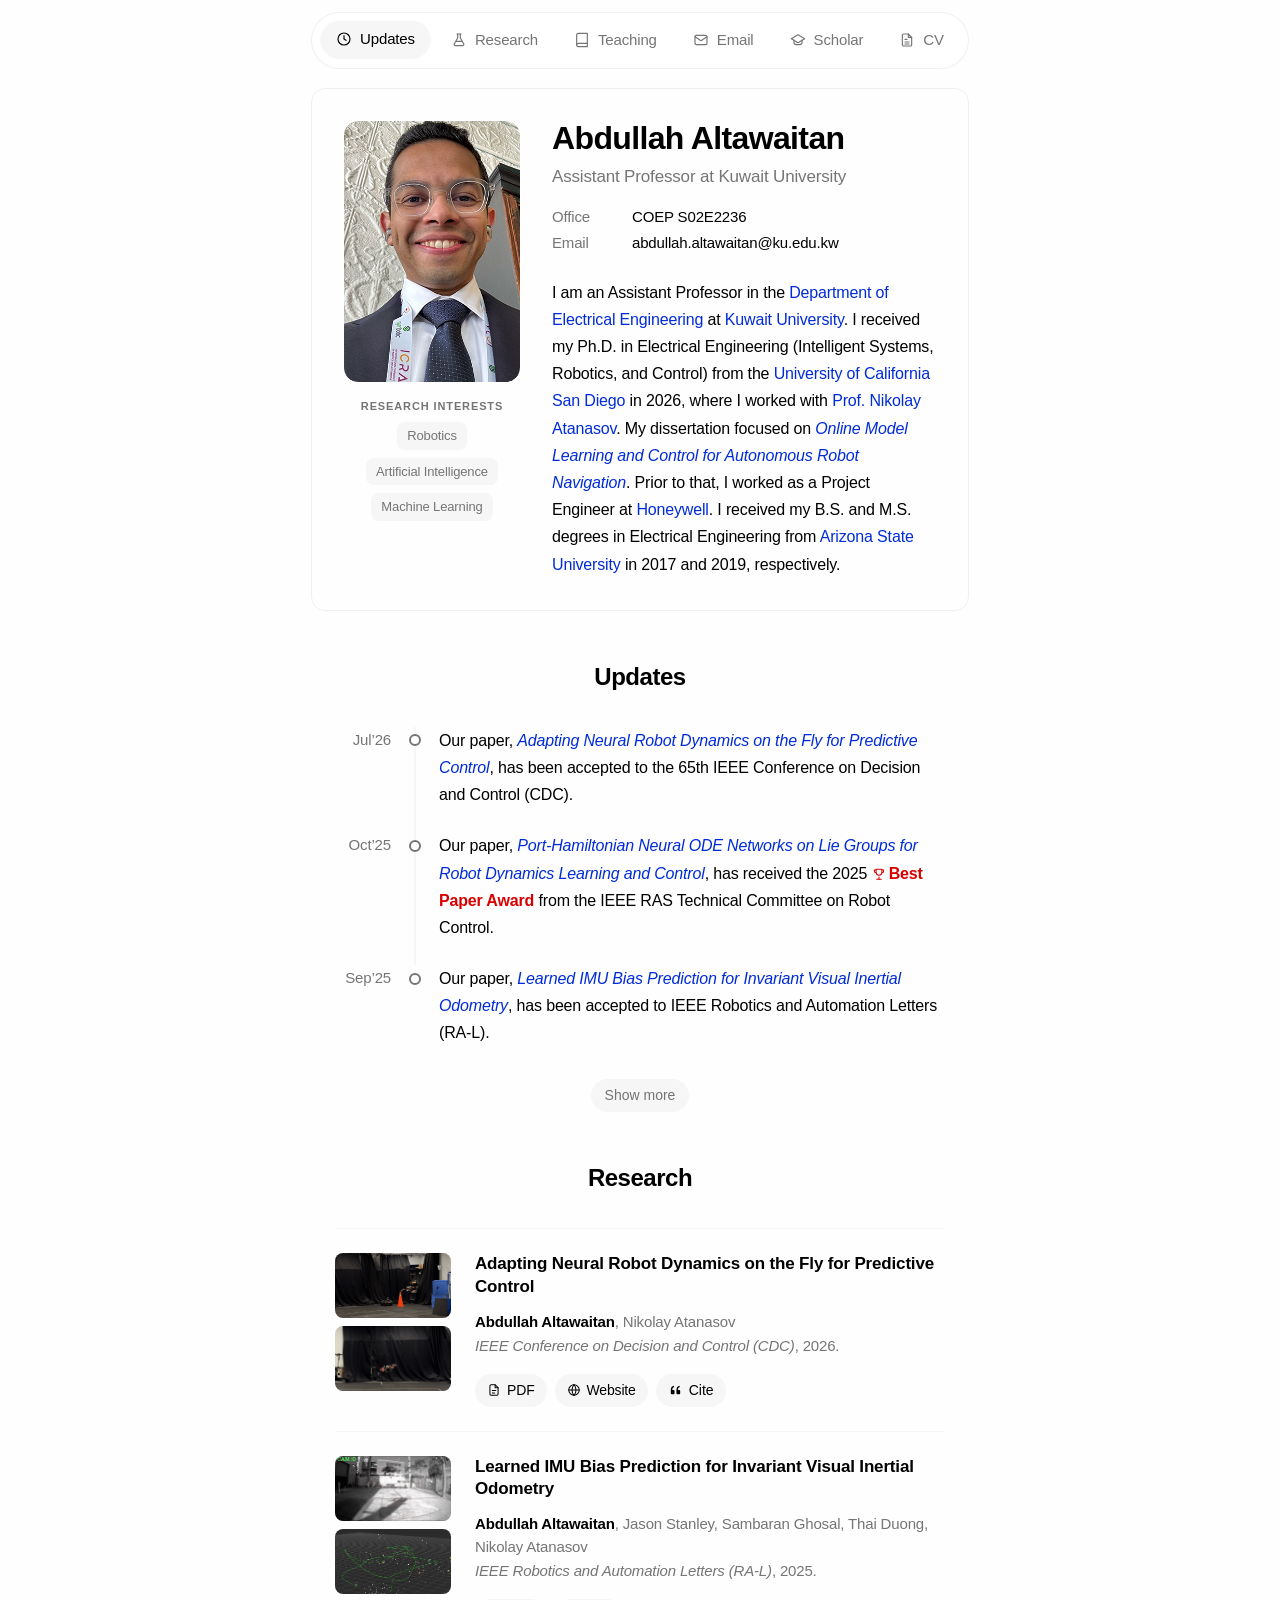
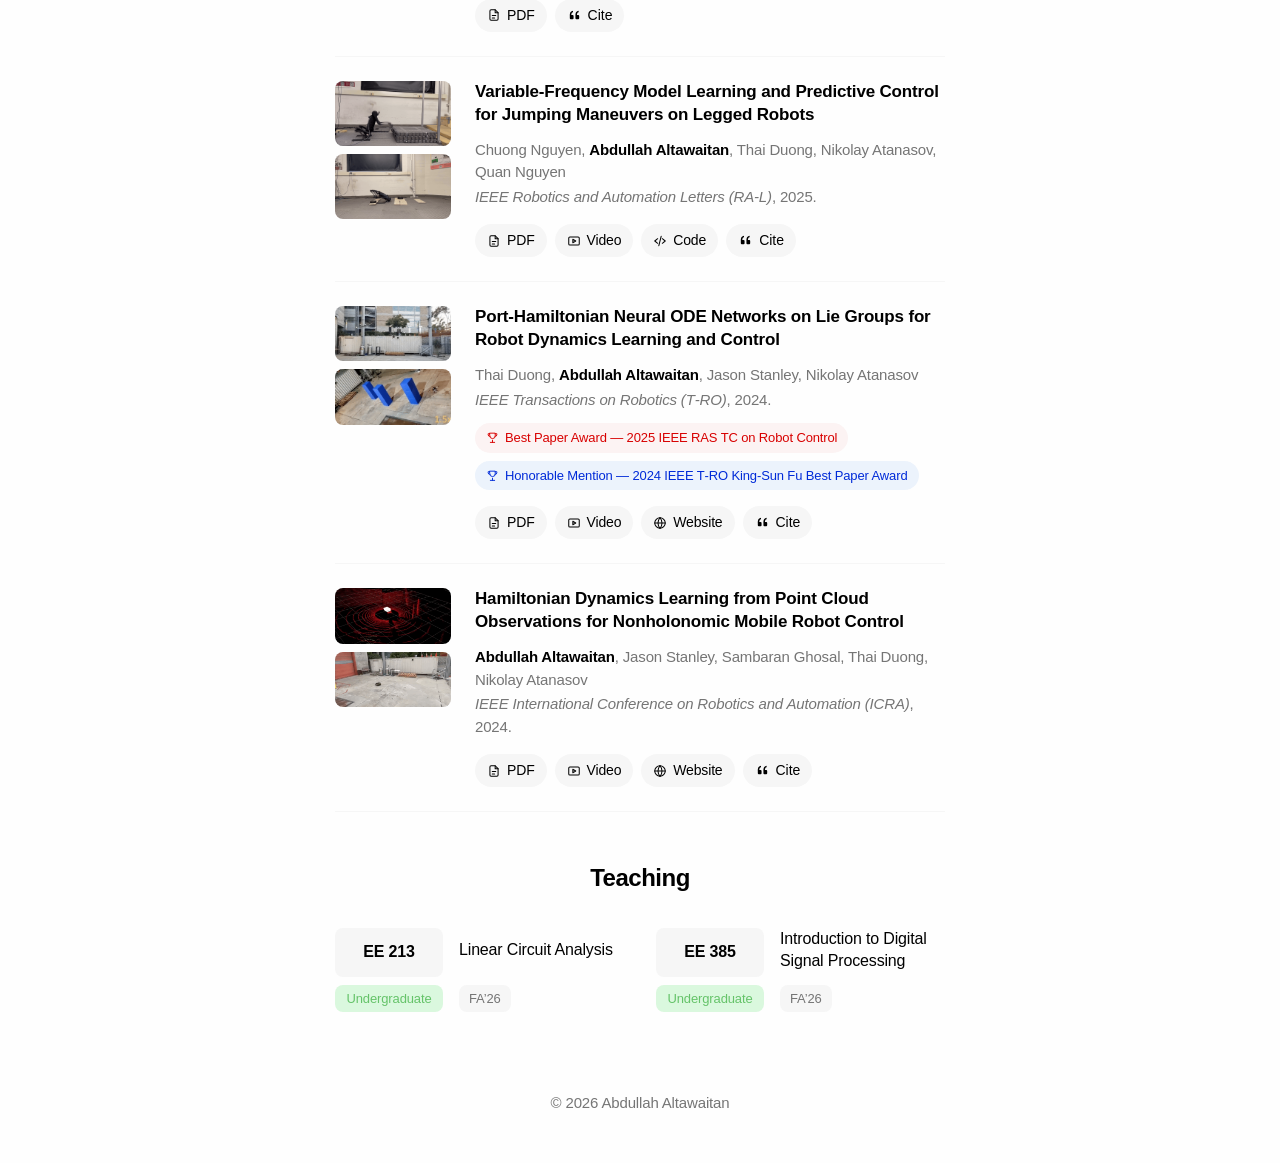
==== index.html @ 7c012ea8 "First commit" ====
<!DOCTYPE html>
<html lang="en">
<head>
  <meta charset="UTF-8" />
  <meta name="viewport" content="width=device-width, initial-scale=1.0" />
  <meta name="description" content="Personal academic website." />
  <title>Abdullah Altawaitan</title>
  <link rel="stylesheet" href="css/styles.css" />
</head>
<body>
  <a class="skip-link" href="#main">Skip to content</a>

  <header class="topbar" id="topbar" data-scrolled="false">
    <nav class="topbar__inner" aria-label="Primary">
      <ul class="nav-menu" id="navMenu">
        <li>
          <a class="nav-link" href="#updates">
            <svg class="nav-link__icon" viewBox="0 0 24 24" width="16" height="16" fill="none" stroke="currentColor" stroke-width="1.75" stroke-linecap="round" stroke-linejoin="round" aria-hidden="true" focusable="false">
              <circle cx="12" cy="12" r="9" />
              <path d="M12 7v5l3 2" />
            </svg>
            <span>Updates</span>
          </a>
        </li>
        <li>
          <a class="nav-link" href="#research">
            <svg class="nav-link__icon" viewBox="0 0 24 24" width="16" height="16" fill="none" stroke="currentColor" stroke-width="1.75" stroke-linecap="round" stroke-linejoin="round" aria-hidden="true" focusable="false">
              <path d="M9 3h6" />
              <path d="M10 3v6L5.2 17.2A2 2 0 0 0 6.9 20.5h10.2a2 2 0 0 0 1.7-3.3L14 9V3" />
              <path d="M7.5 14h9" />
            </svg>
            <span>Research</span>
          </a>
        </li>
        <li>
          <a class="nav-link" href="#teaching">
            <svg class="nav-link__icon" viewBox="0 0 24 24" width="16" height="16" fill="none" stroke="currentColor" stroke-width="1.75" stroke-linecap="round" stroke-linejoin="round" aria-hidden="true" focusable="false">
              <path d="M4 19.5A2.5 2.5 0 0 1 6.5 17H20" />
              <path d="M6.5 2H20v20H6.5A2.5 2.5 0 0 1 4 19.5v-15A2.5 2.5 0 0 1 6.5 2z" />
            </svg>
            <span>Teaching</span>
          </a>
        </li>
        <li>
          <a class="nav-link" href="mailto:abdullah.altawaitan@ku.edu.kw">
            <svg class="nav-link__icon" viewBox="0 0 24 24" width="16" height="16" fill="none" stroke="currentColor" stroke-width="1.75" stroke-linecap="round" stroke-linejoin="round" aria-hidden="true" focusable="false">
              <rect x="3" y="5" width="18" height="14" rx="2" />
              <path d="m3 7 9 6 9-6" />
            </svg>
            <span>Email</span>
          </a>
        </li>
        <li>
          <a class="nav-link" href="https://scholar.google.com/citations?user=aXOeE9gAAAAJ&hl=en&oi=ao" target="_blank" rel="noopener noreferrer">
            <svg class="nav-link__icon" viewBox="0 0 24 24" width="16" height="16" fill="none" stroke="currentColor" stroke-width="1.75" stroke-linecap="round" stroke-linejoin="round" aria-hidden="true" focusable="false">
              <path d="M22 10 12 4 2 10l10 6 10-6Z" />
              <path d="M6 12v4c0 1.7 2.7 3 6 3s6-1.3 6-3v-4" />
            </svg>
            <span>Scholar</span>
          </a>
        </li>
        <li>
          <a class="nav-link" href="assets/cv.pdf" target="_blank" rel="noopener noreferrer">
            <svg class="nav-link__icon" viewBox="0 0 24 24" width="16" height="16" fill="none" stroke="currentColor" stroke-width="1.75" stroke-linecap="round" stroke-linejoin="round" aria-hidden="true" focusable="false">
              <path d="M14 3H7a2 2 0 0 0-2 2v14a2 2 0 0 0 2 2h10a2 2 0 0 0 2-2V8Z" />
              <path d="M14 3v5h5" />
              <path d="M9 11h3" />
              <path d="M9 15h6" />
              <path d="M9 18h6" />
            </svg>
            <span>CV</span>
          </a>
        </li>
      </ul>
    </nav>
  </header>

  <main id="main">
    <div id="top"></div>

    <section id="about" class="hero container" aria-labelledby="hero-name">
      <div class="hero__aside">
        <figure class="hero__photo">
          <img src="assets/profile.png" alt="Abdullah Altawaitan" />
        </figure>

        <div class="hero__interests">
          <h2 class="hero__interests-heading">Research Interests</h2>
          <ul class="hero__interests-list" aria-label="Research interests">
            <li>Robotics</li>
            <li>Artificial Intelligence</li>
            <li>Machine Learning</li>
          </ul>
        </div>
      </div>

      <div class="hero__body">
        <h1 class="hero__name" id="hero-name">Abdullah Altawaitan</h1>
        <p class="hero__title">Assistant Professor at Kuwait University</p>

        <dl class="hero__meta">
          <div class="hero__meta-row">
            <dt>Office</dt>
            <dd>COEP S02E2236</dd>
          </div>
          <div class="hero__meta-row">
            <dt>Email</dt>
            <dd><a href="mailto:abdullah.altawaitan@ku.edu.kw">abdullah.altawaitan@ku.edu.kw</a></dd>
          </div>
        </dl>

        <p class="hero__about">
          I am an Assistant Professor in the
          <a href="https://engineering.ku.edu.kw/ee" target="_blank" rel="noopener noreferrer">Department of Electrical Engineering</a>
          at <a href="https://www.ku.edu.kw/" target="_blank" rel="noopener noreferrer">Kuwait University</a>. I received my Ph.D. in Electrical Engineering (Intelligent Systems, Robotics, and Control) from the <a href="https://ucsd.edu/" target="_blank" rel="noopener noreferrer">University of California San Diego</a> in 2026, where I worked with <a href="https://natanaso.github.io/" target="_blank" rel="noopener noreferrer">Prof. Nikolay Atanasov</a>. My dissertation focused on <a href="https://www.proquest.com/openview/9dbaf9d702cb1a5d992c17258ebbb5ec/1?pq-origsite=gscholar&cbl=18750&diss=y" rel="noopener noreferrer"><cite>Online Model Learning and Control for Autonomous Robot Navigation</cite></a>. Prior to that, I worked as a Project Engineer at <a href="https://www.honeywell.com/" target="_blank" rel="noopener noreferrer">Honeywell</a>. 
          I received my B.S. and M.S. degrees in Electrical Engineering from
          <a href="https://www.asu.edu/" target="_blank" rel="noopener noreferrer">Arizona State University</a>
          in 2017 and 2019, respectively.
        </p>
      </div>
    </section>

    <section id="updates" class="updates container" aria-labelledby="updates-heading">
      <h2 class="section-heading" id="updates-heading">Updates</h2>

      <ol class="timeline" id="updatesTimeline">
        <li class="timeline__item">
          <span class="timeline__date">Jul&rsquo;26</span>
          <div class="timeline__marker" aria-hidden="true"><span class="timeline__dot"></span></div>
          <div class="timeline__body">Our paper, <a href="https://altwaitan.github.io/on_the_fly/" target="_blank" rel="noopener noreferrer"><i>Adapting Neural Robot Dynamics on the Fly for Predictive Control</i></a>, has been accepted to the 65th IEEE Conference on Decision and Control (CDC).</div>
        </li>
        <li class="timeline__item">
          <span class="timeline__date">Oct&rsquo;25</span>
          <div class="timeline__marker" aria-hidden="true"><span class="timeline__dot timeline__dot"></span></div>
          <div class="timeline__body">Our paper, <a href="https://thaipduong.github.io/LieGroupHamDL/" target="_blank" rel="noopener noreferrer"><i>Port&#8209;Hamiltonian Neural ODE Networks on Lie Groups for Robot Dynamics Learning and Control</i></a>, has received the 2025 <span class="award-mention award-mention--best"><svg class="award-mention__icon" viewBox="0 0 24 24" width="14" height="14" fill="none" stroke="currentColor" stroke-width="1.75" stroke-linecap="round" stroke-linejoin="round" aria-hidden="true" focusable="false"><path d="M8 21h8" /><path d="M12 17v4" /><path d="M7 4h10v5a5 5 0 0 1-10 0Z" /><path d="M17 5h3v2a3 3 0 0 1-3 3" /><path d="M7 5H4v2a3 3 0 0 0 3 3" /></svg>Best Paper Award</span> from the IEEE RAS Technical Committee on Robot Control.</div>
        </li>
        <li class="timeline__item">
          <span class="timeline__date">Sep&rsquo;25</span>
          <div class="timeline__marker" aria-hidden="true"><span class="timeline__dot"></span></div>
          <div class="timeline__body">Our paper, <a href="https://arxiv.org/abs/2505.06748" target="_blank" rel="noopener noreferrer"><i>Learned IMU Bias Prediction for Invariant Visual Inertial Odometry</i></a>, has been accepted to IEEE Robotics and Automation Letters (RA&#8209;L).</div>
        </li>
        <li class="timeline__item timeline__item--hidden">
          <span class="timeline__date">May&rsquo;25</span>
          <div class="timeline__marker" aria-hidden="true"><span class="timeline__dot timeline__dot"></span></div>
          <div class="timeline__body">Our paper, <a href="https://thaipduong.github.io/LieGroupHamDL/" target="_blank" rel="noopener noreferrer"><i>Port&#8209;Hamiltonian Neural ODE Networks on Lie Groups for Robot Dynamics Learning and Control</i></a>, has received an <span class="award-mention award-mention--honor"><svg class="award-mention__icon" viewBox="0 0 24 24" width="14" height="14" fill="none" stroke="currentColor" stroke-width="1.75" stroke-linecap="round" stroke-linejoin="round" aria-hidden="true" focusable="false"><path d="M8 21h8" /><path d="M12 17v4" /><path d="M7 4h10v5a5 5 0 0 1-10 0Z" /><path d="M17 5h3v2a3 3 0 0 1-3 3" /><path d="M7 5H4v2a3 3 0 0 0 3 3" /></svg>Honorable Mention</span> for the 2024 IEEE Transactions on Robotics (T&#8209;RO) King&#8209;Sun Fu Best Paper Award.</div>
        </li>
        <li class="timeline__item timeline__item--hidden">
          <span class="timeline__date">Nov&rsquo;24</span>
          <div class="timeline__marker" aria-hidden="true"><span class="timeline__dot"></span></div>
          <div class="timeline__body">Our paper, <a href="https://arxiv.org/abs/2407.14749" target="_blank" rel="noopener noreferrer"><i>Variable&#8209;Frequency Model Learning and Predictive Control for Jumping Maneuvers on Legged Robots</i></a>, has been accepted to IEEE Robotics and Automation Letters (RA&#8209;L).</div>
        </li>
        <li class="timeline__item timeline__item--hidden">
          <span class="timeline__date">Jun&rsquo;24</span>
          <div class="timeline__marker" aria-hidden="true"><span class="timeline__dot"></span></div>
          <div class="timeline__body">Our paper, <a href="https://thaipduong.github.io/LieGroupHamDL/" target="_blank" rel="noopener noreferrer"><i>Port&#8209;Hamiltonian Neural ODE Networks on Lie Groups for Robot Dynamics Learning and Control</i></a>, has been accepted to IEEE Transactions on Robotics (T&#8209;RO).</div>
        </li>
        <li class="timeline__item timeline__item--hidden">
          <span class="timeline__date">Jan&rsquo;24</span>
          <div class="timeline__marker" aria-hidden="true"><span class="timeline__dot"></span></div>
          <div class="timeline__body">Our paper, <a href="https://altwaitan.github.io/DLFO/" target="_blank" rel="noopener noreferrer"><i>Hamiltonian Dynamics Learning from Point Cloud Observations for Nonholonomic Mobile Robot Control</i></a>, has been accepted to the 2024 IEEE International Conference on Robotics and Automation (ICRA).</div>
        </li>
      </ol>

      <div class="updates__toggle-wrap">
        <button type="button" class="updates__toggle" id="updatesToggle" aria-expanded="false" aria-controls="updatesTimeline">Show more</button>
      </div>
    </section>

    <section id="research" class="research container" aria-labelledby="research-heading">
      <h2 class="section-heading" id="research-heading">Research</h2>

      <ol class="paper-list">
        <li class="paper">
          <figure class="paper__media">
            <img src="assets/research/AdaptLemniscate.gif" alt="Adapting Neural Robot Dynamics on the Fly for Predictive Control — lemniscate trajectory" loading="lazy" />
            <img src="assets/research/AdaptFlip.gif" alt="Adapting Neural Robot Dynamics on the Fly for Predictive Control — flip maneuver" loading="lazy" />
          </figure>
          <div class="paper__body">
            <h3 class="paper__title">
              <a href="https://arxiv.org/abs/2604.04039" target="_blank" rel="noopener noreferrer">Adapting Neural Robot Dynamics on the Fly for Predictive Control</a>
            </h3>
            <p class="paper__authors"><strong>Abdullah Altawaitan</strong>, Nikolay Atanasov</p>
            <p class="paper__venue"><cite>IEEE Conference on Decision and Control (CDC)</cite>, 2026.</p>
            <ul class="paper__links" aria-label="Publication links">
              <li>
                <button type="button" class="paper__link paper__cite" aria-haspopup="dialog">
                  <svg class="paper__link-icon" viewBox="0 0 16 16" width="15" height="15" fill="currentColor" aria-hidden="true" focusable="false">
                    <path d="M12 12a1 1 0 0 0 1-1V8.558a1 1 0 0 0-1-1h-1.388q0-.527.062-1.054.093-.558.31-.992.217-.434.559-.683.34-.279.868-.279V3q-.868 0-1.52.372a3.3 3.3 0 0 0-1.085.992 4.9 4.9 0 0 0-.62 1.458A7.7 7.7 0 0 0 9 8.558V11a1 1 0 0 0 1 1zm-6 0a1 1 0 0 0 1-1V8.558a1 1 0 0 0-1-1H4.612q0-.527.062-1.054.094-.558.31-.992.217-.434.559-.683.34-.279.868-.279V3q-.868 0-1.52.372a3.3 3.3 0 0 0-1.085.992 4.9 4.9 0 0 0-.62 1.458A7.7 7.7 0 0 0 3 8.558V11a1 1 0 0 0 1 1z" />
                  </svg>
                  <span>Cite</span>
                </button>
                <template class="paper__bibtex">@inproceedings{altawaitan2026adapting,
  title     = {Adapting Neural Robot Dynamics on the Fly for Predictive Control},
  author    = {Altawaitan, Abdullah and Atanasov, Nikolay},
  journal   = {arXiv preprint arXiv:2604.04039},
  year      = {2026}
}</template>
              </li>
              <li>
                <a class="paper__link" href="https://arxiv.org/pdf/2604.04039" target="_blank" rel="noopener noreferrer">
                  <svg class="paper__link-icon" viewBox="0 0 24 24" width="14" height="14" fill="none" stroke="currentColor" stroke-width="1.75" stroke-linecap="round" stroke-linejoin="round" aria-hidden="true" focusable="false">
                    <path d="M14 3H7a2 2 0 0 0-2 2v14a2 2 0 0 0 2 2h10a2 2 0 0 0 2-2V8Z" />
                    <path d="M14 3v5h5" />
                    <path d="M9 13h6" />
                    <path d="M9 17h4" />
                  </svg>
                  <span>PDF</span>
                </a>
              </li>
              <li>
                <a class="paper__link" href="https://altwaitan.github.io/on_the_fly/" target="_blank" rel="noopener noreferrer">
                  <svg class="paper__link-icon" viewBox="0 0 24 24" width="14" height="14" fill="none" stroke="currentColor" stroke-width="1.75" stroke-linecap="round" stroke-linejoin="round" aria-hidden="true" focusable="false">
                    <circle cx="12" cy="12" r="9" />
                    <path d="M3 12h18" />
                    <path d="M12 3a13.5 13.5 0 0 1 0 18" />
                    <path d="M12 3a13.5 13.5 0 0 0 0 18" />
                  </svg>
                  <span>Website</span>
                </a>
              </li>
            </ul>
          </div>
        </li>

        <li class="paper">
          <figure class="paper__media">
            <img src="assets/research/LearnedBiasCam.gif" alt="Learned IMU Bias Prediction for Invariant Visual Inertial Odometry — CAM" loading="lazy" />
            <img src="assets/research/LearnedBiasRviz.gif" alt="Learned IMU Bias Prediction for Invariant Visual Inertial Odometry — Rviz" loading="lazy" />
          </figure>
          <div class="paper__body">
            <h3 class="paper__title">
              <a href="https://arxiv.org/abs/2505.06748" target="_blank" rel="noopener noreferrer">Learned IMU Bias Prediction for Invariant Visual Inertial Odometry</a>
            </h3>
            <p class="paper__authors"><strong>Abdullah Altawaitan</strong>, Jason Stanley, Sambaran Ghosal, Thai Duong, Nikolay Atanasov</p>
            <p class="paper__venue"><cite>IEEE Robotics and Automation Letters (RA&#8209;L)</cite>, 2025.</p>
            <ul class="paper__links" aria-label="Publication links">
              <li>
                <button type="button" class="paper__link paper__cite" aria-haspopup="dialog">
                  <svg class="paper__link-icon" viewBox="0 0 16 16" width="15" height="15" fill="currentColor" aria-hidden="true" focusable="false">
                    <path d="M12 12a1 1 0 0 0 1-1V8.558a1 1 0 0 0-1-1h-1.388q0-.527.062-1.054.093-.558.31-.992.217-.434.559-.683.34-.279.868-.279V3q-.868 0-1.52.372a3.3 3.3 0 0 0-1.085.992 4.9 4.9 0 0 0-.62 1.458A7.7 7.7 0 0 0 9 8.558V11a1 1 0 0 0 1 1zm-6 0a1 1 0 0 0 1-1V8.558a1 1 0 0 0-1-1H4.612q0-.527.062-1.054.094-.558.31-.992.217-.434.559-.683.34-.279.868-.279V3q-.868 0-1.52.372a3.3 3.3 0 0 0-1.085.992 4.9 4.9 0 0 0-.62 1.458A7.7 7.7 0 0 0 3 8.558V11a1 1 0 0 0 1 1z" />
                  </svg>
                  <span>Cite</span>
                </button>
                <template class="paper__bibtex">@article{altawaitan2025learned,
  title   = {Learned IMU Bias Prediction for Invariant Visual Inertial Odometry},
  author  = {Altawaitan, Abdullah and Stanley, Jason and Ghosal, Sambaran and Duong, Thai and Atanasov, Nikolay},
  journal = {IEEE Robotics and Automation Letters (RA-L)},
  year    = {2025},
  volume  = {10},
  number  = {11},
  pages   = {11872-11879},
  doi     = {https://doi.org/10.1109/LRA.2025.3617733}
}</template>
              </li>
              <li>
                <a class="paper__link" href="https://arxiv.org/pdf/2505.06748" target="_blank" rel="noopener noreferrer">
                  <svg class="paper__link-icon" viewBox="0 0 24 24" width="14" height="14" fill="none" stroke="currentColor" stroke-width="1.75" stroke-linecap="round" stroke-linejoin="round" aria-hidden="true" focusable="false">
                    <path d="M14 3H7a2 2 0 0 0-2 2v14a2 2 0 0 0 2 2h10a2 2 0 0 0 2-2V8Z" />
                    <path d="M14 3v5h5" />
                    <path d="M9 13h6" />
                    <path d="M9 17h4" />
                  </svg>
                  <span>PDF</span>
                </a>
              </li>
            </ul>
          </div>
        </li>

        <li class="paper">
          <figure class="paper__media">
            <img src="assets/research/MPC4Legged_1.gif" alt="Variable-Frequency Model Learning and Predictive Control for Jumping Maneuvers on Legged Robots — Box" loading="lazy" />
            <img src="assets/research/MPC4Legged_2.gif" alt="Variable-Frequency Model Learning and Predictive Control for Jumping Maneuvers on Legged Robots — Consecutive" loading="lazy" />
          </figure>
          <div class="paper__body">
            <h3 class="paper__title">
              <a href="https://arxiv.org/abs/2407.14749" target="_blank" rel="noopener noreferrer">Variable&#8209;Frequency Model Learning and Predictive Control for Jumping Maneuvers on Legged Robots</a>
            </h3>
            <p class="paper__authors">Chuong Nguyen, <strong>Abdullah Altawaitan</strong>, Thai Duong, Nikolay Atanasov, Quan Nguyen</p>
            <p class="paper__venue"><cite>IEEE Robotics and Automation Letters (RA&#8209;L)</cite>, 2025.</p>
            <ul class="paper__links" aria-label="Publication links">
              <li>
                <button type="button" class="paper__link paper__cite" aria-haspopup="dialog">
                  <svg class="paper__link-icon" viewBox="0 0 16 16" width="15" height="15" fill="currentColor" aria-hidden="true" focusable="false">
                    <path d="M12 12a1 1 0 0 0 1-1V8.558a1 1 0 0 0-1-1h-1.388q0-.527.062-1.054.093-.558.31-.992.217-.434.559-.683.34-.279.868-.279V3q-.868 0-1.52.372a3.3 3.3 0 0 0-1.085.992 4.9 4.9 0 0 0-.62 1.458A7.7 7.7 0 0 0 9 8.558V11a1 1 0 0 0 1 1zm-6 0a1 1 0 0 0 1-1V8.558a1 1 0 0 0-1-1H4.612q0-.527.062-1.054.094-.558.31-.992.217-.434.559-.683.34-.279.868-.279V3q-.868 0-1.52.372a3.3 3.3 0 0 0-1.085.992 4.9 4.9 0 0 0-.62 1.458A7.7 7.7 0 0 0 3 8.558V11a1 1 0 0 0 1 1z" />
                  </svg>
                  <span>Cite</span>
                </button>
                <template class="paper__bibtex">@article{nguyen2025variable,
  title   = {Variable-Frequency Model Learning and Predictive Control for Jumping Maneuvers on Legged Robots},
  author  = {Nguyen, Chuong and Altawaitan, Abdullah and Duong, Thai and Atanasov, Nikolay and Nguyen, Quan},
  journal = {IEEE Robotics and Automation Letters (RA-L)},
  year    = {2025},
  volume  = {10},
  number  = {2},
  pages   = {1321-1328},
  doi     = {https://doi.org/10.1109/LRA.2024.3519864}
}</template>
              </li>
              <li>
                <a class="paper__link" href="https://arxiv.org/pdf/2407.14749" target="_blank" rel="noopener noreferrer">
                  <svg class="paper__link-icon" viewBox="0 0 24 24" width="14" height="14" fill="none" stroke="currentColor" stroke-width="1.75" stroke-linecap="round" stroke-linejoin="round" aria-hidden="true" focusable="false">
                    <path d="M14 3H7a2 2 0 0 0-2 2v14a2 2 0 0 0 2 2h10a2 2 0 0 0 2-2V8Z" />
                    <path d="M14 3v5h5" />
                    <path d="M9 13h6" />
                    <path d="M9 17h4" />
                  </svg>
                  <span>PDF</span>
                </a>
              </li>
              <li>
                <a class="paper__link" href="https://youtu.be/qaXPPGrvVr4" target="_blank" rel="noopener noreferrer">
                  <svg class="paper__link-icon" viewBox="0 0 24 24" width="14" height="14" fill="none" stroke="currentColor" stroke-width="1.75" stroke-linecap="round" stroke-linejoin="round" aria-hidden="true" focusable="false">
                    <rect x="3" y="5" width="18" height="14" rx="2" />
                    <path d="m10 9 5 3-5 3Z" />
                  </svg>
                  <span>Video</span>
                </a>
              </li>
              <li>
                <a class="paper__link" href="https://github.com/DRCL-USC/Learning_MPC_Jumping" target="_blank" rel="noopener noreferrer">
                  <svg class="paper__link-icon" viewBox="0 0 24 24" width="14" height="14" fill="none" stroke="currentColor" stroke-width="1.75" stroke-linecap="round" stroke-linejoin="round" aria-hidden="true" focusable="false">
                    <path d="m8 8-5 4 5 4" />
                    <path d="m16 8 5 4-5 4" />
                    <path d="m14 4-4 16" />
                  </svg>
                  <span>Code</span>
                </a>
              </li>
            </ul>
          </div>
        </li>

        <li class="paper">
          <figure class="paper__media">
            <img src="assets/research/LieGroup_1.gif" alt="Port-Hamiltonian Neural ODE Networks on Lie Groups for Robot Dynamics Learning and Control — Data" loading="lazy" />
            <img src="assets/research/LieGroup_2.gif" alt="Port-Hamiltonian Neural ODE Networks on Lie Groups for Robot Dynamics Learning and Control — Tracking" loading="lazy" />
          </figure>
          <div class="paper__body">
            <h3 class="paper__title">
              <a href="https://arxiv.org/abs/2401.09520" target="_blank" rel="noopener noreferrer">Port&#8209;Hamiltonian Neural ODE Networks on Lie Groups for Robot Dynamics Learning and Control</a>
            </h3>
            <p class="paper__authors">Thai Duong, <strong>Abdullah Altawaitan</strong>, Jason Stanley, Nikolay Atanasov</p>
            <p class="paper__venue"><cite>IEEE Transactions on Robotics (T&#8209;RO)</cite>, 2024.</p>
            <ul class="paper__awards" aria-label="Awards">
              <li class="award award--best">
                <svg class="award__icon" viewBox="0 0 24 24" width="13" height="13" fill="none" stroke="currentColor" stroke-width="1.75" stroke-linecap="round" stroke-linejoin="round" aria-hidden="true" focusable="false">
                  <path d="M8 21h8" />
                  <path d="M12 17v4" />
                  <path d="M7 4h10v5a5 5 0 0 1-10 0Z" />
                  <path d="M17 5h3v2a3 3 0 0 1-3 3" />
                  <path d="M7 5H4v2a3 3 0 0 0 3 3" />
                </svg>
                <span>Best Paper Award &mdash; 2025 IEEE RAS TC on Robot Control</span>
              </li>
              <li class="award award--honor">
                <svg class="award__icon" viewBox="0 0 24 24" width="13" height="13" fill="none" stroke="currentColor" stroke-width="1.75" stroke-linecap="round" stroke-linejoin="round" aria-hidden="true" focusable="false">
                  <path d="M8 21h8" />
                  <path d="M12 17v4" />
                  <path d="M7 4h10v5a5 5 0 0 1-10 0Z" />
                  <path d="M17 5h3v2a3 3 0 0 1-3 3" />
                  <path d="M7 5H4v2a3 3 0 0 0 3 3" />
                </svg>
                <span>Honorable Mention &mdash; 2024 IEEE T&#8209;RO King&#8209;Sun Fu Best Paper Award</span>
              </li>
            </ul>
            <ul class="paper__links" aria-label="Publication links">
              <li>
                <button type="button" class="paper__link paper__cite" aria-haspopup="dialog">
                  <svg class="paper__link-icon" viewBox="0 0 16 16" width="15" height="15" fill="currentColor" aria-hidden="true" focusable="false">
                    <path d="M12 12a1 1 0 0 0 1-1V8.558a1 1 0 0 0-1-1h-1.388q0-.527.062-1.054.093-.558.31-.992.217-.434.559-.683.34-.279.868-.279V3q-.868 0-1.52.372a3.3 3.3 0 0 0-1.085.992 4.9 4.9 0 0 0-.62 1.458A7.7 7.7 0 0 0 9 8.558V11a1 1 0 0 0 1 1zm-6 0a1 1 0 0 0 1-1V8.558a1 1 0 0 0-1-1H4.612q0-.527.062-1.054.094-.558.31-.992.217-.434.559-.683.34-.279.868-.279V3q-.868 0-1.52.372a3.3 3.3 0 0 0-1.085.992 4.9 4.9 0 0 0-.62 1.458A7.7 7.7 0 0 0 3 8.558V11a1 1 0 0 0 1 1z" />
                  </svg>
                  <span>Cite</span>
                </button>
                <template class="paper__bibtex">@article{duong2024port,
  title   = {Port-Hamiltonian Neural ODE Networks on Lie Groups for Robot Dynamics Learning and Control},
  author  = {Duong, Thai and Altawaitan, Abdullah and Stanley, Jason and Atanasov, Nikolay},
  journal = {IEEE Transactions on Robotics (T-RO)},
  year    = {2024},
  volume  = {40},
  pages   = {3695-3715},
  doi     = {https://doi.org/10.1109/TRO.2024.3428433}
}</template>
              </li>
              <li>
                <a class="paper__link" href="https://arxiv.org/pdf/2401.09520.pdf" target="_blank" rel="noopener noreferrer">
                  <svg class="paper__link-icon" viewBox="0 0 24 24" width="14" height="14" fill="none" stroke="currentColor" stroke-width="1.75" stroke-linecap="round" stroke-linejoin="round" aria-hidden="true" focusable="false">
                    <path d="M14 3H7a2 2 0 0 0-2 2v14a2 2 0 0 0 2 2h10a2 2 0 0 0 2-2V8Z" />
                    <path d="M14 3v5h5" />
                    <path d="M9 13h6" />
                    <path d="M9 17h4" />
                  </svg>
                  <span>PDF</span>
                </a>
              </li>
              <li>
                <a class="paper__link" href="https://youtu.be/p_5nGipiVlw" target="_blank" rel="noopener noreferrer">
                  <svg class="paper__link-icon" viewBox="0 0 24 24" width="14" height="14" fill="none" stroke="currentColor" stroke-width="1.75" stroke-linecap="round" stroke-linejoin="round" aria-hidden="true" focusable="false">
                    <rect x="3" y="5" width="18" height="14" rx="2" />
                    <path d="m10 9 5 3-5 3Z" />
                  </svg>
                  <span>Video</span>
                </a>
              </li>
              <li>
                <a class="paper__link" href="https://thaipduong.github.io/LieGroupHamDL/" target="_blank" rel="noopener noreferrer">
                  <svg class="paper__link-icon" viewBox="0 0 24 24" width="14" height="14" fill="none" stroke="currentColor" stroke-width="1.75" stroke-linecap="round" stroke-linejoin="round" aria-hidden="true" focusable="false">
                    <circle cx="12" cy="12" r="9" />
                    <path d="M3 12h18" />
                    <path d="M12 3a13.5 13.5 0 0 1 0 18" />
                    <path d="M12 3a13.5 13.5 0 0 0 0 18" />
                  </svg>
                  <span>Website</span>
                </a>
              </li>
            </ul>
          </div>
        </li>

        <li class="paper">
          <figure class="paper__media">
            <img src="assets/research/DLFO_1.gif" alt="Hamiltonian Dynamics Learning from Point Cloud Observations for Nonholonomic Mobile Robot Control — LiDAR" loading="lazy" />
            <img src="assets/research/DLFO_2.gif" alt="Hamiltonian Dynamics Learning from Point Cloud Observations for Nonholonomic Mobile Robot Control — Jackal" loading="lazy" />
          </figure>
          <div class="paper__body">
            <h3 class="paper__title">
              <a href="https://arxiv.org/abs/2309.09163" target="_blank" rel="noopener noreferrer">Hamiltonian Dynamics Learning from Point Cloud Observations for Nonholonomic Mobile Robot Control</a>
            </h3>
            <p class="paper__authors"><strong>Abdullah Altawaitan</strong>, Jason Stanley, Sambaran Ghosal, Thai Duong, Nikolay Atanasov</p>
            <p class="paper__venue"><cite>IEEE International Conference on Robotics and Automation (ICRA)</cite>, 2024.</p>
            <ul class="paper__links" aria-label="Publication links">
              <li>
                <button type="button" class="paper__link paper__cite" aria-haspopup="dialog">
                  <svg class="paper__link-icon" viewBox="0 0 16 16" width="15" height="15" fill="currentColor" aria-hidden="true" focusable="false">
                    <path d="M12 12a1 1 0 0 0 1-1V8.558a1 1 0 0 0-1-1h-1.388q0-.527.062-1.054.093-.558.31-.992.217-.434.559-.683.34-.279.868-.279V3q-.868 0-1.52.372a3.3 3.3 0 0 0-1.085.992 4.9 4.9 0 0 0-.62 1.458A7.7 7.7 0 0 0 9 8.558V11a1 1 0 0 0 1 1zm-6 0a1 1 0 0 0 1-1V8.558a1 1 0 0 0-1-1H4.612q0-.527.062-1.054.094-.558.31-.992.217-.434.559-.683.34-.279.868-.279V3q-.868 0-1.52.372a3.3 3.3 0 0 0-1.085.992 4.9 4.9 0 0 0-.62 1.458A7.7 7.7 0 0 0 3 8.558V11a1 1 0 0 0 1 1z" />
                  </svg>
                  <span>Cite</span>
                </button>
                <template class="paper__bibtex">@inproceedings{altawaitan2024hamiltonian,
  title     = {Hamiltonian Dynamics Learning from Point Cloud Observations for Nonholonomic Mobile Robot Control},
  author    = {Altawaitan, Abdullah and Stanley, Jason and Ghosal, Sambaran and Duong, Thai and Atanasov, Nikolay},
  booktitle = {IEEE International Conference on Robotics and Automation (ICRA)},
  year      = {2024},
  pages     = {16937-16944},
  doi       = {https://doi.org/10.1109/ICRA57147.2024.10610395}
}</template>
              </li>
              <li>
                <a class="paper__link" href="https://arxiv.org/pdf/2309.09163.pdf" target="_blank" rel="noopener noreferrer">
                  <svg class="paper__link-icon" viewBox="0 0 24 24" width="14" height="14" fill="none" stroke="currentColor" stroke-width="1.75" stroke-linecap="round" stroke-linejoin="round" aria-hidden="true" focusable="false">
                    <path d="M14 3H7a2 2 0 0 0-2 2v14a2 2 0 0 0 2 2h10a2 2 0 0 0 2-2V8Z" />
                    <path d="M14 3v5h5" />
                    <path d="M9 13h6" />
                    <path d="M9 17h4" />
                  </svg>
                  <span>PDF</span>
                </a>
              </li>
              <li>
                <a class="paper__link" href="https://youtu.be/CWv_3Zam64o" target="_blank" rel="noopener noreferrer">
                  <svg class="paper__link-icon" viewBox="0 0 24 24" width="14" height="14" fill="none" stroke="currentColor" stroke-width="1.75" stroke-linecap="round" stroke-linejoin="round" aria-hidden="true" focusable="false">
                    <rect x="3" y="5" width="18" height="14" rx="2" />
                    <path d="m10 9 5 3-5 3Z" />
                  </svg>
                  <span>Video</span>
                </a>
              </li>
              <li>
                <a class="paper__link" href="https://altwaitan.github.io/DLFO/" target="_blank" rel="noopener noreferrer">
                  <svg class="paper__link-icon" viewBox="0 0 24 24" width="14" height="14" fill="none" stroke="currentColor" stroke-width="1.75" stroke-linecap="round" stroke-linejoin="round" aria-hidden="true" focusable="false">
                    <circle cx="12" cy="12" r="9" />
                    <path d="M3 12h18" />
                    <path d="M12 3a13.5 13.5 0 0 1 0 18" />
                    <path d="M12 3a13.5 13.5 0 0 0 0 18" />
                  </svg>
                  <span>Website</span>
                </a>
              </li>
            </ul>
          </div>
        </li>
      </ol>
    </section>

    <section id="teaching" class="teaching container" aria-labelledby="teaching-heading">
      <h2 class="section-heading" id="teaching-heading">Teaching</h2>

      <ul class="course-list">
        <li class="course">
          <div class="course__meta">
            <span class="course__code">EE 213</span>
            <span class="course__level">Undergraduate</span>
          </div>
          <div class="course__body">
            <p class="course__name">Linear Circuit Analysis</p>
            <ul class="course__terms" aria-label="Terms taught">
              <li class="course__term">FA&#8217;26</li>
            </ul>
          </div>
        </li>

        <li class="course">
          <div class="course__meta">
            <span class="course__code">EE 385</span>
            <span class="course__level">Undergraduate</span>
          </div>
          <div class="course__body">
            <p class="course__name">Introduction to Digital Signal Processing</p>
            <ul class="course__terms" aria-label="Terms taught">
              <li class="course__term">FA&#8217;26</li>
            </ul>
          </div>
        </li>
      </ul>
    </section>
  </main>

  <footer class="site-footer">
    <div class="container">
      <p class="site-footer__copy">&copy; 2026 Abdullah Altawaitan</p>
    </div>
  </footer>

  <div class="cite-modal" id="citeModal" hidden>
    <div class="cite-modal__overlay" data-cite-close></div>
    <div class="cite-modal__card" role="dialog" aria-modal="true" aria-labelledby="citeModalTitle">
      <div class="cite-modal__head">
        <h2 class="cite-modal__title" id="citeModalTitle">BibTeX Citation</h2>
        <button type="button" class="cite-modal__close" data-cite-close aria-label="Close citation dialog">
          <svg viewBox="0 0 24 24" width="18" height="18" fill="none" stroke="currentColor" stroke-width="1.75" stroke-linecap="round" stroke-linejoin="round" aria-hidden="true" focusable="false">
            <path d="M18 6 6 18" />
            <path d="m6 6 12 12" />
          </svg>
        </button>
      </div>
      <pre class="cite-modal__code" id="citeModalCode" tabindex="0"></pre>
      <div class="cite-modal__actions">
        <button type="button" class="paper__link cite-modal__copy" id="citeModalCopy">
          <svg class="paper__link-icon" viewBox="0 0 24 24" width="14" height="14" fill="none" stroke="currentColor" stroke-width="1.75" stroke-linecap="round" stroke-linejoin="round" aria-hidden="true" focusable="false">
            <rect x="9" y="9" width="11" height="11" rx="2" />
            <path d="M5 15V5a2 2 0 0 1 2-2h8" />
          </svg>
          <span>Copy</span>
        </button>
      </div>
    </div>
  </div>

  <script src="js/main.js"></script>
</body>
</html>
---- css/styles.css ----
:root {
  --color-white: #ffffff;
  --color-offwhite: #fefefe;
  --color-surface: #f6f6f6;
  --color-muted: #757575;
  --color-ink: #000000;

  --color-award-best-bg: #fcf3f3;
  --color-award-best-text: #D80000;
  --color-award-honor-bg: #ecf3fc;
  --color-award-honor-text: #002bd8;
  --color-level-ug-bg: #daf8de;
  --color-level-ug-text: #65c369;

  --color-link: #002bd8;
  --color-link-hover: #001b88;

  --bg-page: var(--color-offwhite);
  --text-primary: var(--color-ink);
  --text-secondary: var(--color-muted);
  --border-hairline: var(--color-surface);

  --font-sans: -apple-system, BlinkMacSystemFont, "SF Pro Text", "SF Pro Display",
    "Segoe UI", Helvetica, Arial, sans-serif;

  --fw-regular: 400;
  --fw-medium: 500;
  --fw-semibold: 600;

  --fs-nav: 0.9375rem;
  --fs-wordmark: 1rem;
  --fs-display: clamp(1.75rem, 1.55rem + 0.9vw, 2rem);
  --fs-lead: 1.0625rem;
  --fs-body: 1rem;
  --fs-meta: 0.9375rem;

  --tracking-tight: -0.01em;
  --tracking-tighter: -0.02em;
  --tracking-wide: 0.02em;
  --leading-normal: 1.5;
  --leading-relaxed: 1.7;

  --space-1: 0.25rem;
  --space-2: 0.5rem;
  --space-3: 0.75rem;
  --space-4: 1rem;
  --space-5: 1.5rem;
  --space-6: 2rem;
  --space-8: 3rem;

  --radius-xs: 2px;
  --radius-sm: 4px;
  --radius-md: 8px;
  --radius-lg: 14px;
  --radius-pill: 999px;

  --topbar-height: 56px;
  --content-max: 940px;
  --content-pad: var(--space-5);

  --ease: cubic-bezier(0.4, 0, 0.2, 1);
  --dur-fast: 160ms;
  --dur-base: 240ms;
  --dur-slow: 400ms;

  --shadow-bar: 0 1px 0 rgba(0, 0, 0, 0.04), 0 8px 24px rgba(0, 0, 0, 0.04);

  --color-nav-border: rgba(0, 0, 0, 0.06);
  --color-edge-highlight: rgba(255, 255, 255, 0.7);
  --shadow-glass-edge: inset 0 1px 0 var(--color-edge-highlight);
  --blur-glass: saturate(180%) blur(20px);
  --gradient-nav-surface: radial-gradient(
      140% 90% at 50% -10%,
      rgba(255, 255, 255, 0.55),
      rgba(255, 255, 255, 0) 70%
    ),
    linear-gradient(
      180deg,
      rgba(255, 255, 255, 0.72) 0%,
      rgba(255, 255, 255, 0.5) 100%
    );
}

*,
*::before,
*::after {
  box-sizing: border-box;
}

html {
  -webkit-text-size-adjust: 100%;
  scroll-behavior: smooth;
  scroll-padding-top: calc(var(--topbar-height) + var(--space-3));
}

body {
  margin: 0;
  min-height: 100vh;
  background-color: var(--bg-page);
  color: var(--text-primary);
  font-family: var(--font-sans);
  font-size: 1rem;
  font-weight: var(--fw-regular);
  line-height: var(--leading-normal);
  letter-spacing: var(--tracking-tight);
  -webkit-font-smoothing: antialiased;
  -moz-osx-font-smoothing: grayscale;
}

a {
  color: inherit;
  text-decoration: none;
}

ul,
ol {
  margin: 0;
  padding: 0;
  list-style: none;
}

button {
  font: inherit;
  color: inherit;
  background: none;
  border: none;
  cursor: pointer;
}

@media (prefers-reduced-motion: reduce) {
  html {
    scroll-behavior: auto;
  }
  *,
  *::before,
  *::after {
    transition-duration: 0.001ms !important;
    animation-duration: 0.001ms !important;
  }
}

.skip-link {
  position: absolute;
  left: var(--space-4);
  top: -100%;
  z-index: 1000;
  padding: var(--space-2) var(--space-4);
  background: var(--color-white);
  color: var(--text-primary);
  border-radius: var(--radius-md);
  box-shadow: var(--shadow-bar);
  transition: top var(--dur-base) var(--ease);
}
.skip-link:focus {
  top: var(--space-3);
}

:focus-visible {
  outline: 2px solid var(--color-ink);
  outline-offset: 3px;
  border-radius: var(--radius-sm);
}

.container {
  width: 100%;
  max-width: var(--content-max);
  margin-inline: auto;
  padding-inline: var(--content-pad);
}

.topbar {
  position: fixed;
  inset: 0 0 auto 0;
  z-index: 900;
  display: flex;
  justify-content: center;
  padding: var(--space-3) var(--content-pad) 0;
  pointer-events: none;
}

.topbar__inner {
  pointer-events: auto;
  max-width: var(--content-max);
  padding: var(--space-2);
  display: flex;
  align-items: center;
  justify-content: center;
  gap: var(--space-2);
  border-radius: var(--radius-pill);
  background: var(--gradient-nav-surface);
  -webkit-backdrop-filter: var(--blur-glass);
  backdrop-filter: var(--blur-glass);
  border: 1px solid var(--color-nav-border);
  box-shadow: var(--shadow-glass-edge);
  transition: box-shadow var(--dur-base) var(--ease),
    border-color var(--dur-base) var(--ease);
}

@supports not ((backdrop-filter: blur(1px)) or (-webkit-backdrop-filter: blur(1px))) {
  .topbar__inner {
    background: rgba(255, 255, 255, 0.92);
  }
}

.topbar[data-scrolled="true"] .topbar__inner {
  border-color: rgba(0, 0, 0, 0.08);
  box-shadow: var(--shadow-glass-edge), var(--shadow-bar);
}

.nav-menu {
  display: flex;
  align-items: center;
  gap: var(--space-1);
}

.nav-link {
  position: relative;
  display: inline-flex;
  align-items: center;
  gap: var(--space-2);
  padding: var(--space-2) var(--space-4);
  border-radius: var(--radius-pill);
  font-size: var(--fs-nav);
  font-weight: var(--fw-medium);
  letter-spacing: var(--tracking-tight);
  white-space: nowrap;
  color: var(--text-secondary);
  transition: color var(--dur-fast) var(--ease),
    background-color var(--dur-fast) var(--ease),
    box-shadow var(--dur-fast) var(--ease),
    transform var(--dur-fast) var(--ease);
}

.nav-link__icon {
  flex: 0 0 auto;
}

.nav-link:hover,
.nav-link:focus-visible,
.nav-link.is-active {
  color: var(--text-primary);
  background-color: var(--color-surface);
  box-shadow: var(--shadow-glass-edge);
  transform: translateY(-1px);
}

.nav-link:active {
  transform: translateY(0);
}

.hero {
  display: flex;
  align-items: flex-start;
  gap: var(--space-6);
  margin-top: calc(var(--topbar-height) + var(--space-6));
  margin-bottom: var(--space-8);
  padding: var(--space-6);
  border: 1px solid var(--color-nav-border);
  border-radius: var(--radius-lg);
  box-shadow: var(--shadow-glass-edge);
}

.hero__aside {
  flex: 0 0 176px;
  display: flex;
  flex-direction: column;
  gap: var(--space-4);
}

.hero__photo {
  flex: 0 0 auto;
  width: 100%;
  aspect-ratio: 27 / 40;
  margin: 0;
  overflow: hidden;
  border-radius: var(--radius-lg);
  background-color: var(--color-surface);
}
.hero__photo img {
  width: 100%;
  height: 100%;
  object-fit: cover;
  border-radius: inherit;
  display: block;
}

.hero__interests {
  display: flex;
  flex-direction: column;
  align-items: center;
  gap: var(--space-2);
  text-align: center;
}
.hero__interests-heading {
  margin: 0;
  font-size: 0.6875rem;
  font-weight: var(--fw-semibold);
  letter-spacing: 0.08em;
  text-transform: uppercase;
  color: var(--text-secondary);
}
.hero__interests-list {
  display: flex;
  flex-direction: column;
  align-items: center;
  gap: var(--space-2);
  margin: 0;
  padding: 0;
  list-style: none;
}
.hero__interests-list li {
  padding: 4px 10px;
  border-radius: var(--radius-md);
  background-color: var(--color-surface);
  color: var(--text-secondary);
  font-size: 0.8125rem;
  font-weight: var(--fw-medium);
  letter-spacing: var(--tracking-tight);
  max-width: 100%;
}

.hero__body {
  min-width: 0;
}

.hero__name {
  margin: 0;
  font-size: var(--fs-display);
  font-weight: var(--fw-semibold);
  letter-spacing: var(--tracking-tighter);
  line-height: 1.1;
  color: var(--text-primary);
}

.hero__title {
  margin: var(--space-2) 0 0;
  font-size: var(--fs-lead);
  font-weight: var(--fw-medium);
  color: var(--text-secondary);
}

.hero__meta {
  margin: var(--space-4) 0 0;
  display: flex;
  flex-direction: column;
  gap: var(--space-1);
}
.hero__meta-row {
  display: flex;
  gap: var(--space-2);
  font-size: var(--fs-meta);
}
.hero__meta-row dt {
  flex: 0 0 auto;
  width: 4.5rem;
  color: var(--text-secondary);
}
.hero__meta-row dd {
  margin: 0;
  color: var(--text-primary);
}
.hero__meta-row a {
  color: var(--text-primary);
  transition: opacity var(--dur-fast) var(--ease);
}
.hero__meta-row a:hover {
  opacity: 0.6;
}

.hero__about {
  margin: var(--space-5) 0 0;
  max-width: 60ch;
  font-size: var(--fs-body);
  line-height: var(--leading-relaxed);
  color: var(--text-primary);
  text-align: left;
}
.hero__about a {
  color: var(--color-link);
  transition: color var(--dur-fast) var(--ease);
}
.hero__about a:hover,
.hero__about a:focus-visible {
  color: var(--color-link-hover);
}
.hero__about cite {
  font-style: italic;
}

@media (max-width: 720px) {
  .hero {
    flex-direction: column;
    align-items: center;
    gap: var(--space-5);
    margin-top: calc(var(--topbar-height) + var(--space-5));
    padding: var(--space-5);
  }
  .hero__aside {
    flex-basis: 132px;
    width: 132px;
  }
  .hero__body {
    text-align: center;
  }
  .hero__meta {
    align-items: center;
  }
  .hero__meta-row {
    justify-content: center;
  }
  .hero__about {
    text-align: center;
    margin-inline: auto;
  }
}

.section-heading {
  margin: 0 0 var(--space-6);
  text-align: center;
  font-size: 1.5rem;
  font-weight: var(--fw-semibold);
  letter-spacing: var(--tracking-tighter);
  color: var(--text-primary);
}

.research {
  padding-bottom: var(--space-8);
}

.paper-list {
  display: flex;
  flex-direction: column;
}

.paper {
  display: flex;
  gap: var(--space-5);
  align-items: flex-start;
  padding: var(--space-5) 0;
  border-top: 1px solid var(--border-hairline);
}
.paper:last-child {
  border-bottom: 1px solid var(--border-hairline);
}

.paper__media {
  flex: 0 0 auto;
  width: 116px;
  max-height: calc(116px * 40 / 27);
  margin: 0;
  display: flex;
  flex-direction: column;
  justify-content: flex-start;
  gap: var(--space-2);
  background: transparent;
}
.paper__media img {
  width: 100%;
  min-height: 0;
  object-fit: cover;
  border-radius: var(--radius-md);
  display: block;
}

.paper__body {
  min-width: 0;
}

.paper__title {
  margin: 0;
  font-size: 1.0625rem;
  font-weight: var(--fw-semibold);
  line-height: 1.35;
  letter-spacing: var(--tracking-tight);
}
.paper__title a {
  color: var(--text-primary);
  transition: color var(--dur-fast) var(--ease);
}
.paper__title a:hover {
  color: var(--text-secondary);
}

.paper__authors {
  margin: var(--space-3) 0 0;
  font-size: var(--fs-meta);
  line-height: 1.5;
  color: var(--text-secondary);
}
.paper__authors strong {
  font-weight: var(--fw-semibold);
  color: var(--text-primary);
}

.paper__venue {
  margin: 2px 0 0;
  font-size: var(--fs-meta);
  line-height: 1.5;
  color: var(--text-secondary);
}
.paper__venue cite {
  font-style: italic;
  color: var(--text-secondary);
}

.paper__awards {
  margin: var(--space-3) 0 0;
  display: flex;
  flex-direction: column;
  align-items: flex-start;
  gap: var(--space-2);
}

.award {
  display: inline-flex;
  align-items: center;
  gap: 6px;
  padding: 5px 11px;
  border-radius: var(--radius-pill);
  font-size: 0.8125rem;
  font-weight: var(--fw-medium);
  letter-spacing: var(--tracking-tight);
}
.award__icon {
  flex: 0 0 auto;
  color: currentColor;
}
.award--best {
  background-color: var(--color-award-best-bg);
  color: var(--color-award-best-text);
}
.award--honor {
  background-color: var(--color-award-honor-bg);
  color: var(--color-award-honor-text);
}

.paper__links {
  margin: var(--space-4) 0 0;
  display: flex;
  flex-wrap: wrap;
  gap: var(--space-2);
}
.paper__link {
  display: inline-flex;
  align-items: center;
  gap: 6px;
  padding: 6px 12px;
  border-radius: var(--radius-pill);
  font-size: 0.875rem;
  font-weight: var(--fw-medium);
  color: var(--text-primary);
  background-color: var(--color-surface);
  transition: color var(--dur-fast) var(--ease),
    background-color var(--dur-fast) var(--ease);
}
.paper__link:hover,
.paper__link:focus-visible {
  color: var(--color-white);
  background-color: var(--color-ink);
}
.paper__link-icon {
  flex: 0 0 auto;
}

.paper__links li:has(.paper__cite) {
  order: 1;
}

@media (max-width: 720px) {
  .paper {
    gap: var(--space-4);
  }
}

.updates {
  padding-bottom: var(--space-8);
}

.timeline {
  display: flex;
  flex-direction: column;
}

.timeline__item {
  display: grid;
  grid-template-columns: 3.5rem 16px 1fr;
  column-gap: var(--space-4);
  padding-bottom: var(--space-5);
}
.timeline__item--hidden {
  display: none;
}
.timeline.is-expanded .timeline__item--hidden {
  display: grid;
}

.timeline__date {
  text-align: right;
  font-size: var(--fs-meta);
  font-weight: var(--fw-medium);
  line-height: var(--leading-relaxed);
  color: var(--text-secondary);
  white-space: nowrap;
}

.timeline__marker {
  position: relative;
  display: flex;
  justify-content: center;
}
.timeline__marker::before {
  content: "";
  position: absolute;
  left: 50%;
  top: 0;
  bottom: calc(-1 * var(--space-5));
  width: 2px;
  transform: translateX(-50%);
  background: var(--border-hairline);
}
.timeline__dot {
  position: relative;
  z-index: 1;
  width: 12px;
  height: 12px;
  margin-top: calc((1rem * var(--leading-relaxed) - 12px) / 2);
  border-radius: var(--radius-pill);
  background: var(--color-white);
  border: 2px solid var(--text-secondary);
}

.timeline__item:last-child .timeline__marker::before {
  display: none;
}
.timeline:not(.is-expanded) .timeline__item:nth-child(3) .timeline__marker::before {
  display: none;
}

.timeline__body {
  font-size: var(--fs-body);
  line-height: var(--leading-relaxed);
  color: var(--text-primary);
}
.timeline__body a {
  color: var(--color-link);
  transition: color var(--dur-fast) var(--ease);
}
.timeline__body a:hover,
.timeline__body a:focus-visible {
  color: var(--color-link-hover);
}

.award-mention {
  font-weight: var(--fw-semibold);
}
.award-mention__icon {
  vertical-align: -2px;
  margin-right: 3px;
}
.award-mention--best {
  color: var(--color-award-best-text);
}
.award-mention--honor {
  color: var(--color-award-honor-text);
}

.updates__toggle-wrap {
  display: flex;
  justify-content: center;
  margin-top: var(--space-2);
}
.updates__toggle {
  display: inline-flex;
  align-items: center;
  padding: 6px 14px;
  border-radius: var(--radius-pill);
  font-size: 0.875rem;
  font-weight: var(--fw-medium);
  color: var(--text-secondary);
  background-color: var(--color-surface);
  transition: color var(--dur-fast) var(--ease),
    background-color var(--dur-fast) var(--ease);
}
.updates__toggle:hover,
.updates__toggle:focus-visible {
  color: var(--color-white);
  background-color: var(--color-ink);
}

@media (max-width: 720px) {
  .timeline__item {
    grid-template-columns: 3rem 16px 1fr;
    column-gap: var(--space-3);
  }
}

.teaching {
  padding-bottom: var(--space-8);
}

.site-footer {
  padding: var(--space-6) var(--content-pad) var(--space-8);
  text-align: center;
}

.site-footer__copy {
  margin: 0;
  color: var(--text-secondary);
  font-size: var(--fs-meta);
  font-weight: var(--fw-regular);
  letter-spacing: var(--tracking-tight);
  line-height: var(--leading-normal);
}

.course-list {
  display: grid;
  grid-template-columns: repeat(2, minmax(0, 1fr));
  column-gap: var(--space-6);
  row-gap: var(--space-6);
}

.course {
  display: flex;
  align-items: stretch;
  gap: var(--space-4);
}

.course__meta {
  flex: 0 0 108px;
  display: flex;
  flex-direction: column;
  align-items: stretch;
  gap: var(--space-2);
}

.course__code {
  flex: 1 1 auto;
  min-height: 34px;
  padding: 6px 12px;
  display: flex;
  align-items: center;
  justify-content: center;
  border-radius: var(--radius-md);
  background-color: var(--color-surface);
  font-size: 1rem;
  font-weight: var(--fw-semibold);
  line-height: 1.15;
  letter-spacing: var(--tracking-tight);
  color: var(--text-primary);
  white-space: nowrap;
}

.course__level {
  flex: 0 0 auto;
  padding: 4px 10px;
  display: flex;
  align-items: center;
  justify-content: center;
  border-radius: var(--radius-md);
  background-color: var(--color-level-ug-bg);
  color: var(--color-level-ug-text);
  font-size: 0.8125rem;
  font-weight: var(--fw-medium);
  letter-spacing: var(--tracking-tight);
  white-space: nowrap;
}

.course__body {
  flex: 1 1 auto;
  min-width: 0;
  display: flex;
  flex-direction: column;
  gap: var(--space-3);
}
.course__name {
  flex: 1 1 auto;
  display: flex;
  align-items: center;
  margin: 0;
  font-size: var(--fs-body);
  font-weight: var(--fw-medium);
  line-height: 1.4;
  letter-spacing: var(--tracking-tight);
  color: var(--text-primary);
}

.course__terms {
  margin-top: auto;
  display: flex;
  flex-wrap: wrap;
  gap: var(--space-2);
}
.course__term {
  padding: 4px 10px;
  border-radius: var(--radius-md);
  background-color: var(--color-surface);
  color: var(--text-secondary);
  font-size: 0.8125rem;
  font-weight: var(--fw-medium);
  letter-spacing: var(--tracking-tight);
}

@media (max-width: 720px) {
  .course-list {
    grid-template-columns: 1fr;
  }
}

@media (max-width: 720px) {
  .nav-menu {
    gap: 0;
  }

  .nav-link {
    gap: 0;
    padding: var(--space-2);
  }
  .nav-link > span {
    display: none;
  }
}

.cite-modal {
  position: fixed;
  inset: 0;
  z-index: 1000;
  display: flex;
  align-items: center;
  justify-content: center;
  padding: var(--space-5);
}
.cite-modal[hidden] {
  display: none;
}

.cite-modal__overlay {
  position: absolute;
  inset: 0;
  background: rgba(0, 0, 0, 0.32);
  -webkit-backdrop-filter: blur(4px);
  backdrop-filter: blur(4px);
}

.cite-modal__card {
  position: relative;
  width: 100%;
  max-width: 560px;
  max-height: 80vh;
  display: flex;
  flex-direction: column;
  gap: var(--space-4);
  padding: var(--space-5);
  background: var(--color-white);
  border: 1px solid var(--color-nav-border);
  border-radius: var(--radius-lg);
  box-shadow: var(--shadow-glass-edge), var(--shadow-bar);
}

.cite-modal__head {
  display: flex;
  align-items: center;
  justify-content: space-between;
  gap: var(--space-4);
}
.cite-modal__title {
  margin: 0;
  font-size: 1.0625rem;
  font-weight: var(--fw-semibold);
  letter-spacing: var(--tracking-tight);
  color: var(--text-primary);
}
.cite-modal__close {
  display: inline-flex;
  align-items: center;
  justify-content: center;
  width: 32px;
  height: 32px;
  border-radius: var(--radius-pill);
  color: var(--text-secondary);
  transition: color var(--dur-fast) var(--ease),
    background-color var(--dur-fast) var(--ease);
}
.cite-modal__close:hover,
.cite-modal__close:focus-visible {
  color: var(--color-white);
  background-color: var(--color-ink);
}

.cite-modal__code {
  margin: 0;
  padding: var(--space-4);
  overflow: auto;
  border-radius: var(--radius-md);
  background-color: var(--color-surface);
  color: var(--text-primary);
  font-family: ui-monospace, SFMono-Regular, "SF Mono", Menlo, Consolas,
    "Liberation Mono", monospace;
  font-size: 0.8125rem;
  line-height: 1.6;
  white-space: pre;
  tab-size: 2;
}

.cite-modal__actions {
  display: flex;
  justify-content: flex-end;
}
.cite-modal__copy {
  border: none;
}
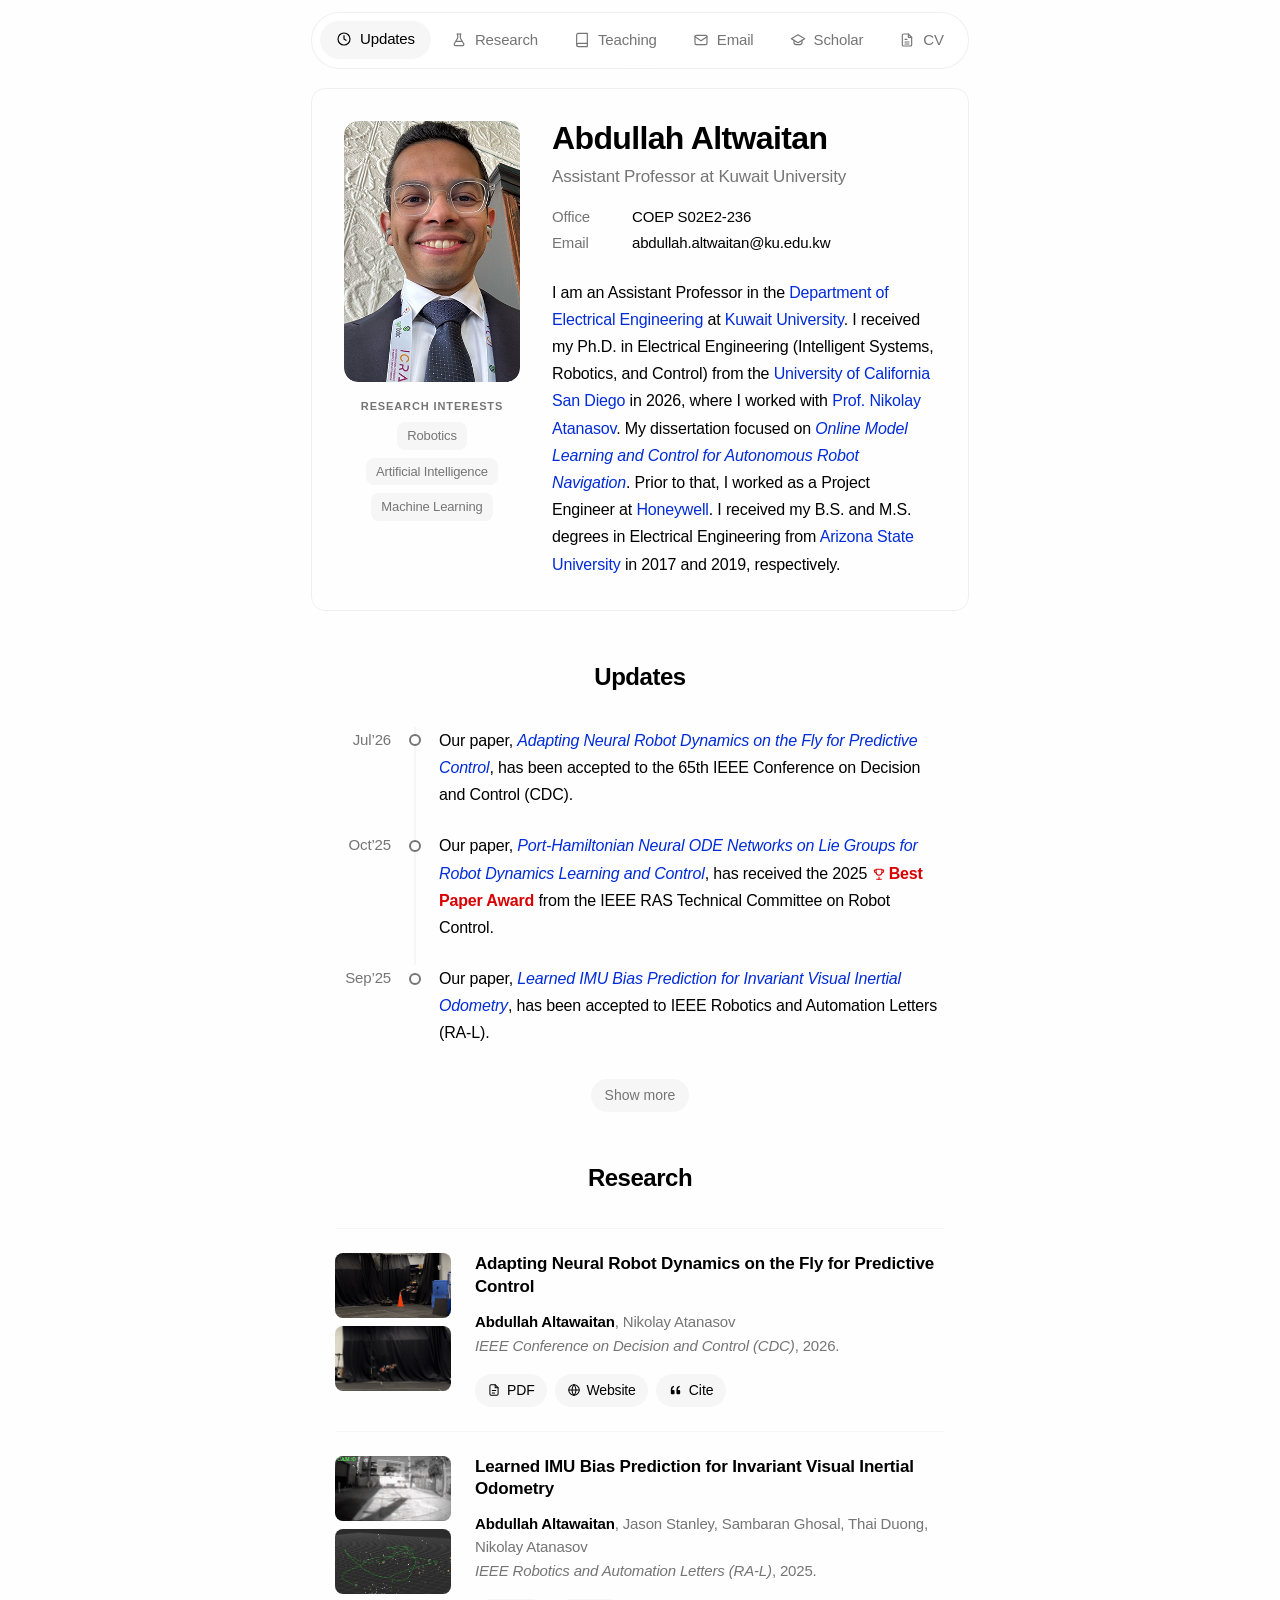
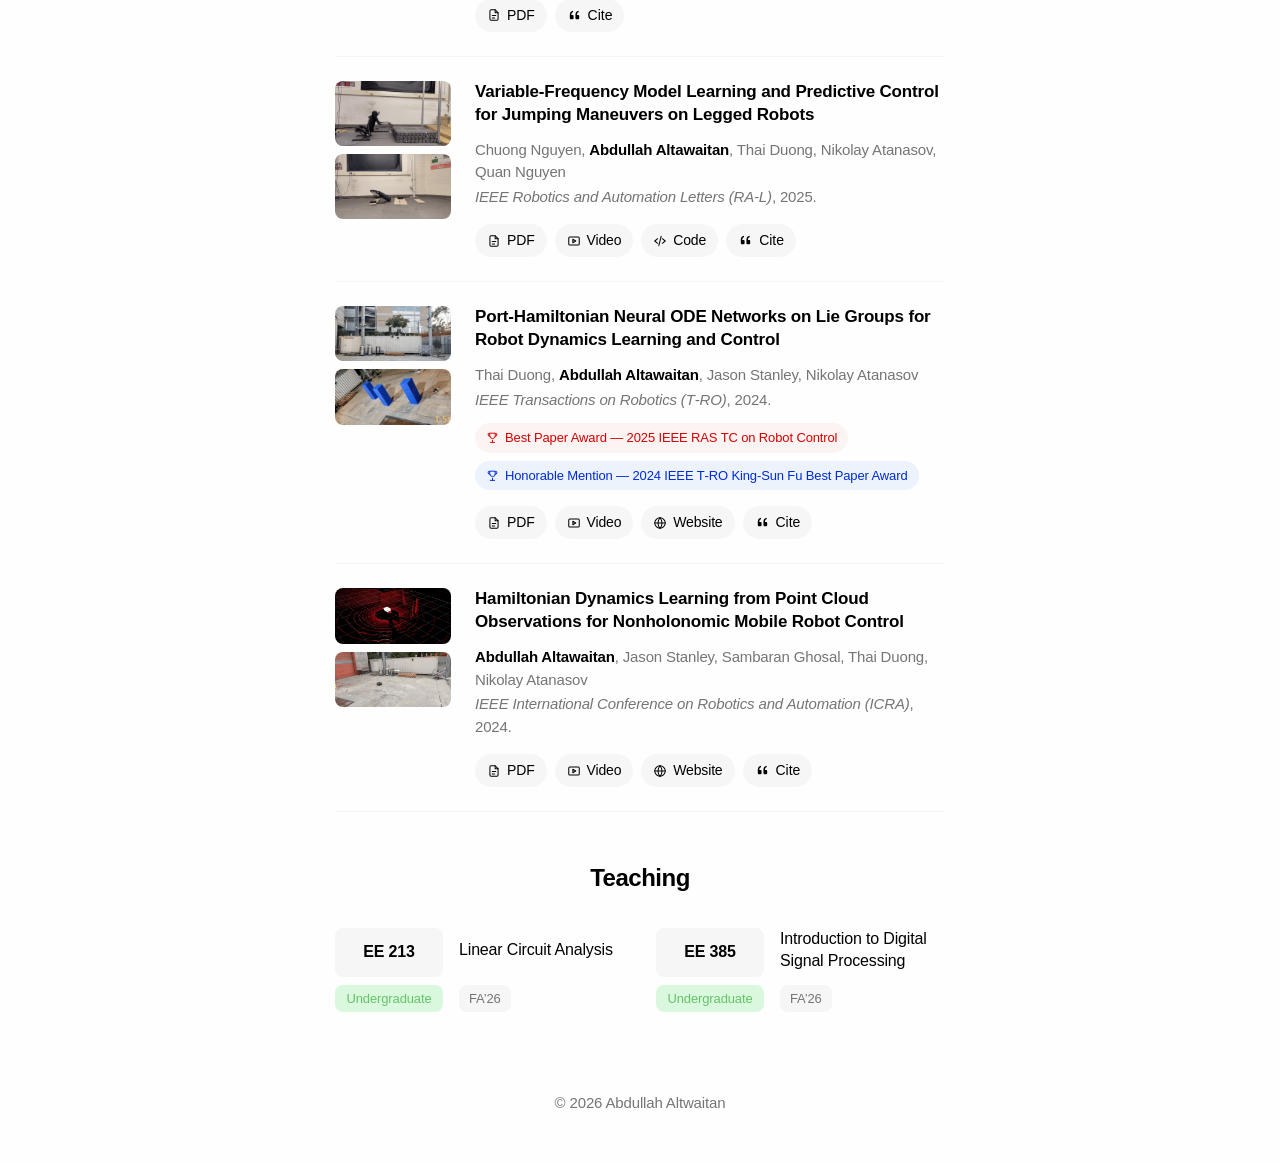
==== commit ab6870da: "changing last name" ====
--- a/index.html
+++ b/index.html
@@ -4,7 +4,7 @@
   <meta charset="UTF-8" />
   <meta name="viewport" content="width=device-width, initial-scale=1.0" />
   <meta name="description" content="Personal academic website." />
-  <title>Abdullah Altawaitan</title>
+  <title>Abdullah Altwaitan</title>
   <link rel="stylesheet" href="css/styles.css" />
 </head>
 <body>
@@ -42,7 +42,7 @@
           </a>
         </li>
         <li>
-          <a class="nav-link" href="mailto:abdullah.altawaitan@ku.edu.kw">
+          <a class="nav-link" href="mailto:abdullah.altwaitan@ku.edu.kw">
             <svg class="nav-link__icon" viewBox="0 0 24 24" width="16" height="16" fill="none" stroke="currentColor" stroke-width="1.75" stroke-linecap="round" stroke-linejoin="round" aria-hidden="true" focusable="false">
               <rect x="3" y="5" width="18" height="14" rx="2" />
               <path d="m3 7 9 6 9-6" />
@@ -81,7 +81,7 @@
     <section id="about" class="hero container" aria-labelledby="hero-name">
       <div class="hero__aside">
         <figure class="hero__photo">
-          <img src="assets/profile.png" alt="Abdullah Altawaitan" />
+          <img src="assets/profile.png" alt="Abdullah Altwaitan" />
         </figure>
 
         <div class="hero__interests">
@@ -95,17 +95,17 @@
       </div>
 
       <div class="hero__body">
-        <h1 class="hero__name" id="hero-name">Abdullah Altawaitan</h1>
+        <h1 class="hero__name" id="hero-name">Abdullah Altwaitan</h1>
         <p class="hero__title">Assistant Professor at Kuwait University</p>
 
         <dl class="hero__meta">
           <div class="hero__meta-row">
             <dt>Office</dt>
-            <dd>COEP S02E2236</dd>
+            <dd>COEP S02E2-236</dd>
           </div>
           <div class="hero__meta-row">
             <dt>Email</dt>
-            <dd><a href="mailto:abdullah.altawaitan@ku.edu.kw">abdullah.altawaitan@ku.edu.kw</a></dd>
+            <dd><a href="mailto:abdullah.altwaitan@ku.edu.kw">abdullah.altwaitan@ku.edu.kw</a></dd>
           </div>
         </dl>
 
@@ -517,7 +517,7 @@
 
   <footer class="site-footer">
     <div class="container">
-      <p class="site-footer__copy">&copy; 2026 Abdullah Altawaitan</p>
+      <p class="site-footer__copy">&copy; 2026 Abdullah Altwaitan</p>
     </div>
   </footer>
 
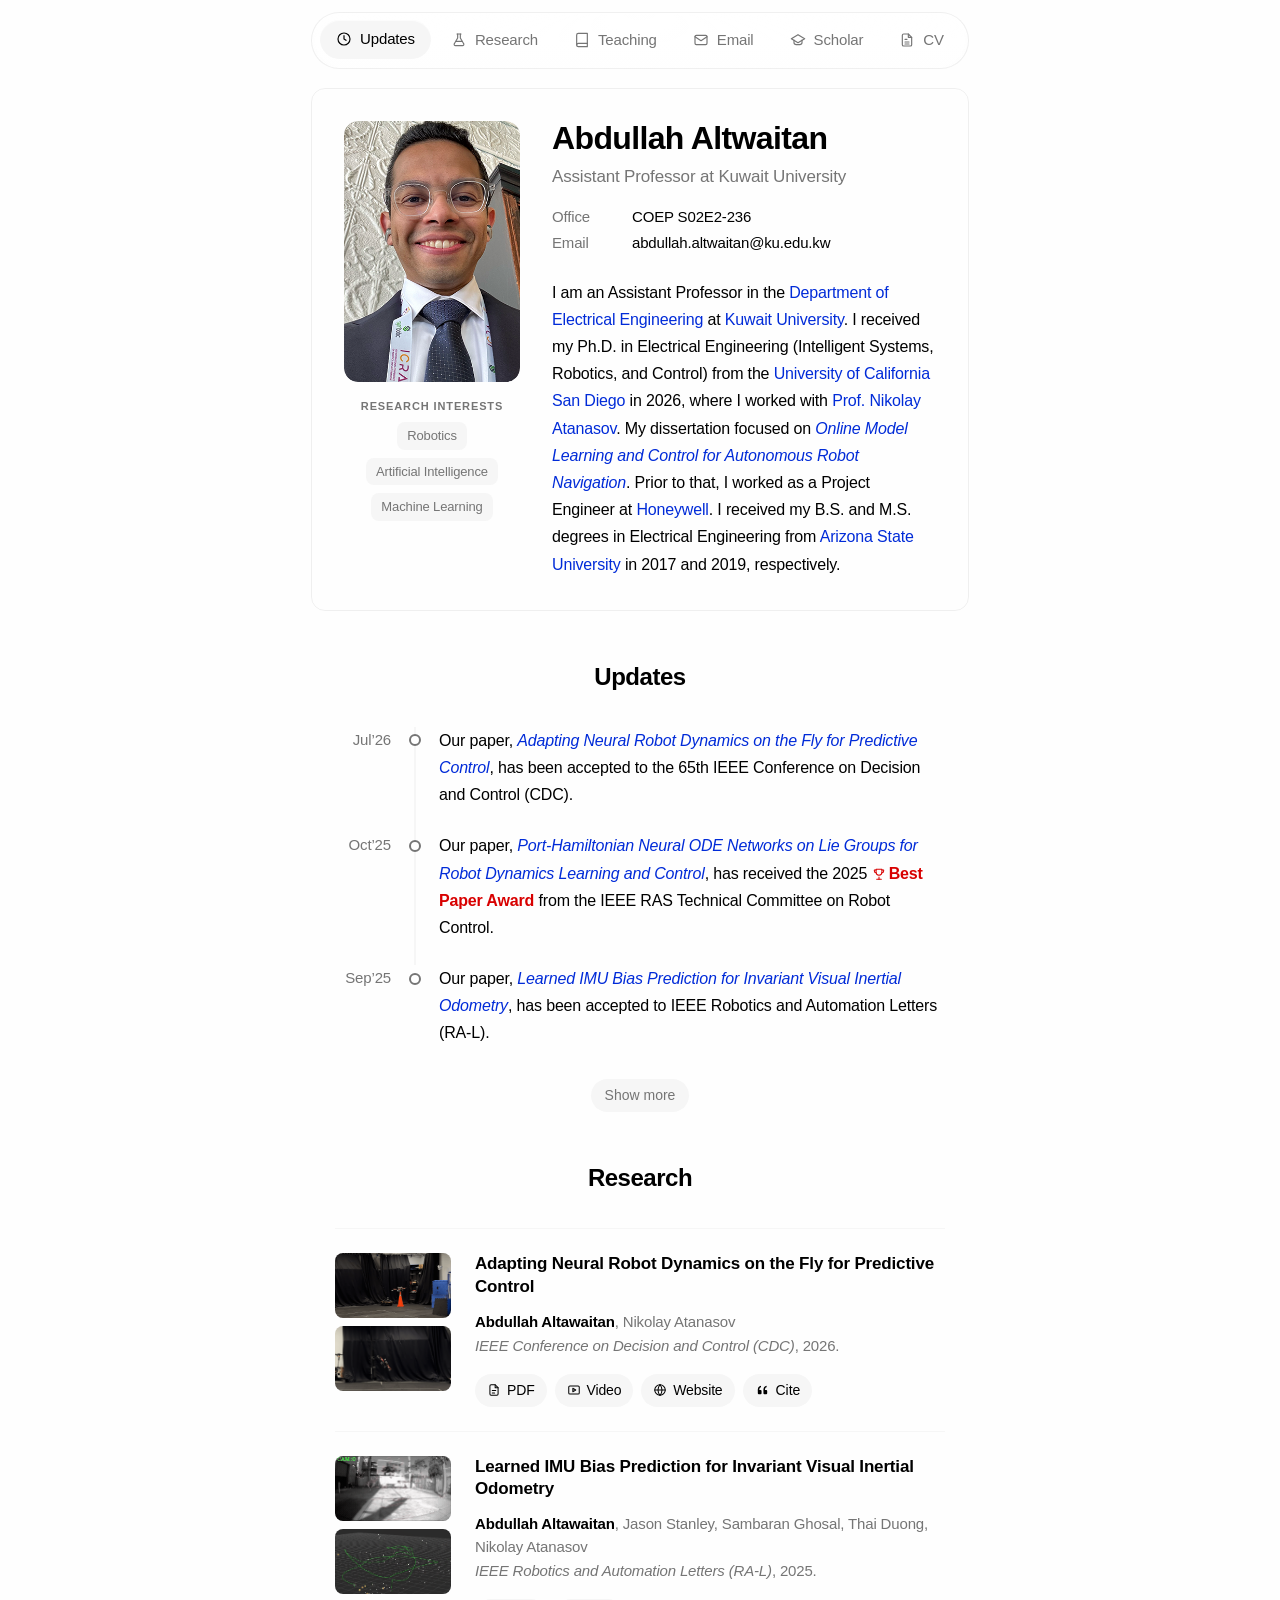
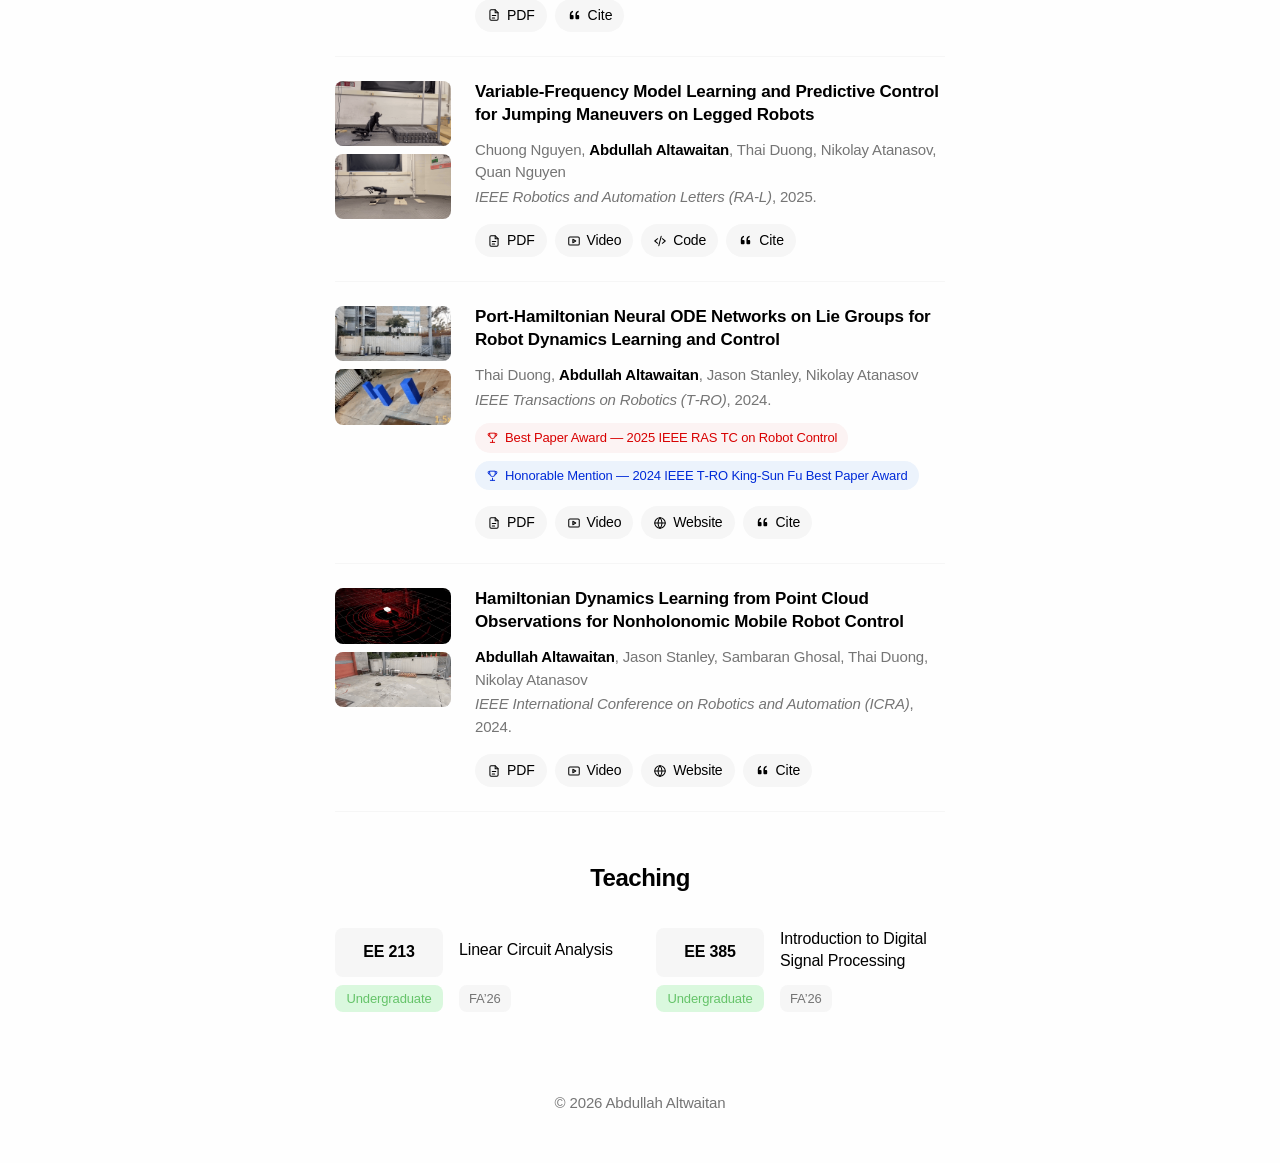
==== commit 45c7d113: "adding video link to CDC26 paper" ====
--- a/index.html
+++ b/index.html
@@ -205,6 +205,15 @@
                     <path d="M9 17h4" />
                   </svg>
                   <span>PDF</span>
+                </a>
+              </li>
+              <li>
+                <a class="paper__link" href="https://youtu.be/xkW8fVTuYRE" target="_blank" rel="noopener noreferrer">
+                  <svg class="paper__link-icon" viewBox="0 0 24 24" width="14" height="14" fill="none" stroke="currentColor" stroke-width="1.75" stroke-linecap="round" stroke-linejoin="round" aria-hidden="true" focusable="false">
+                    <rect x="3" y="5" width="18" height="14" rx="2" />
+                    <path d="m10 9 5 3-5 3Z" />
+                  </svg>
+                  <span>Video</span>
                 </a>
               </li>
               <li>
